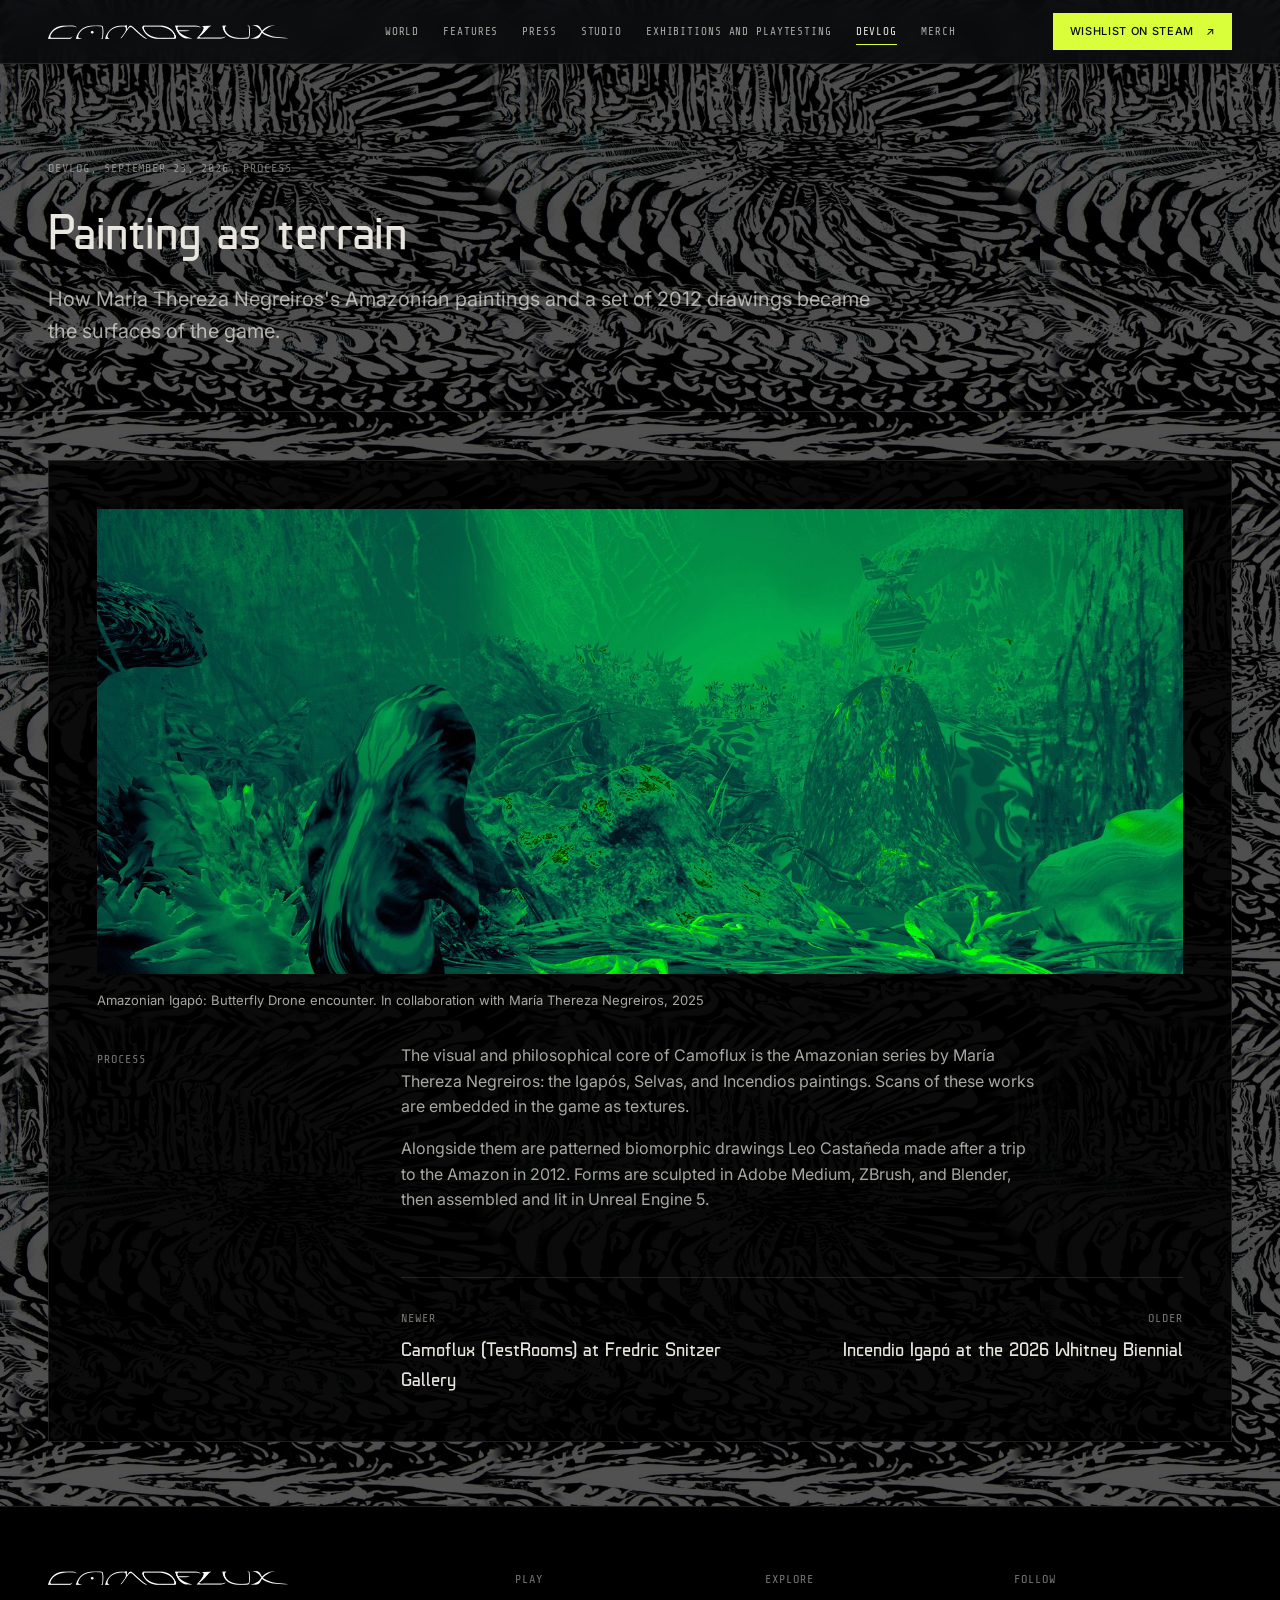
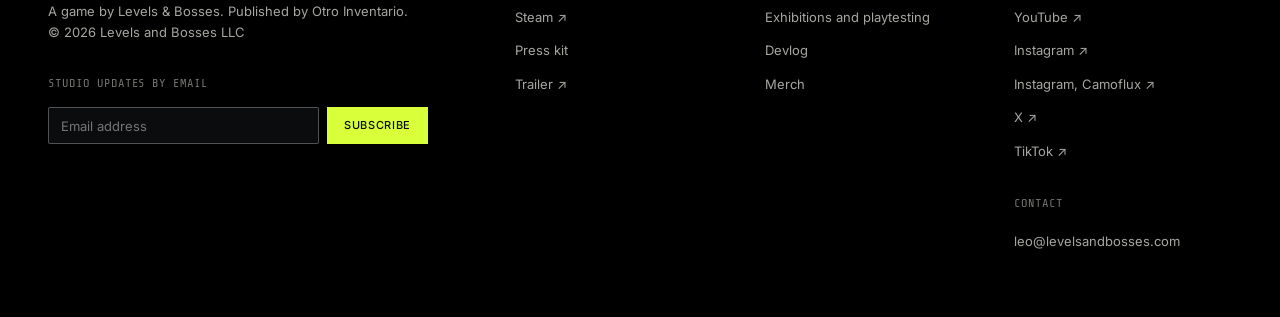
==== devlog-painting-as-terrain.html @ 66ac83bf "New site 3js New site with 3js 9-26-26" ====
<!DOCTYPE html>
<html lang="en">
<head>
<meta charset="UTF-8">
<meta name="viewport" content="width=device-width, initial-scale=1">
<title>Painting as terrain, Devlog</title>
<meta name="description" content="How María Thereza Negreiros&#x27;s Amazonian paintings and a set of 2012 drawings became the surfaces of the game.">
<meta name="theme-color" content="#000000">
<link rel="icon" type="image/png" sizes="32x32" href="images/favicon-32.png">
<link rel="icon" type="image/png" sizes="16x16" href="images/favicon-16.png">
<link rel="apple-touch-icon" sizes="180x180" href="images/favicon-180.png">
<meta property="og:type" content="website">
<meta property="og:title" content="Painting as terrain, Devlog">
<meta property="og:description" content="How María Thereza Negreiros&#x27;s Amazonian paintings and a set of 2012 drawings became the surfaces of the game.">
<meta property="og:image" content="https://www.camoflux.com/images/og.jpg">
<meta name="twitter:card" content="summary_large_image">

<link rel="preconnect" href="https://fonts.googleapis.com">
<link rel="preconnect" href="https://fonts.gstatic.com" crossorigin>
<link href="https://fonts.googleapis.com/css2?family=Inter:ital,wght@0,400;0,500;1,400&family=Share+Tech+Mono&display=swap" rel="stylesheet">

<link rel="stylesheet" href="assets/site.css">
</head>
<body>
<a class="skip" href="#main">Skip to content</a>
<header class="site-header" data-open="false">
  <div class="brand">
    <a href="index.html"><img src="images/logo-header.png" alt="Camoflux, home" width="240" height="14"></a>
  </div>
  <nav class="nav" aria-label="Main"><a href="index.html#world">World</a><a href="index.html#features">Features</a><a href="index.html#press">Press</a><a href="studio.html">Studio</a><a href="exhibitions.html">Exhibitions and playtesting</a><a href="devlog.html" aria-current="page">Devlog</a><a href="merch.html">Merch</a><a href="https://store.steampowered.com/app/897980/Camoflux_Levels__Bosses/" class="btn btn--primary btn--sm" target="_blank" rel="noopener">Wishlist on Steam <span class="ext" aria-hidden="true">↗</span><span class="sr-only"> (opens in a new tab)</span></a></nav>
  <div class="header-cta"><a href="https://store.steampowered.com/app/897980/Camoflux_Levels__Bosses/" class="btn btn--primary btn--sm" target="_blank" rel="noopener">Wishlist on Steam <span class="ext" aria-hidden="true">↗</span><span class="sr-only"> (opens in a new tab)</span></a></div>
  <button class="menu-toggle" aria-expanded="false" aria-label="Open menu"><svg viewBox="0 0 24 24" aria-hidden="true"><path d="M3 7h18M3 12h18M3 17h18" stroke="currentColor" stroke-width="1.5"/></svg></button>
</header>
<main id="main">
<section class="page-head"><div class="wrap"><p class="t-meta"><a href="devlog.html">Devlog</a>, <time datetime="2026-09-23">September 23, 2026</time>, Process</p><h1 class="t-h1">Painting as terrain</h1><p class="t-lead">How María Thereza Negreiros&#x27;s Amazonian paintings and a set of 2012 drawings became the surfaces of the game.</p></div></section><section class="section"><div class="wrap"><div class="panel"><div class="stack-lg"><figure class="stack"><div class="media ar-21x9" data-src="images/igapo-butterfly-drone.jpg"><div class="media__img" role="img" aria-label="A green flooded forest where a striped butterfly drone hovers above a mossy stone."></div><div class="media__status"><span class="t-meta">Image unavailable</span></div><noscript><img src="images/igapo-butterfly-drone.jpg" alt="A green flooded forest where a striped butterfly drone hovers above a mossy stone."></noscript></div><figcaption class="t-small">Amazonian Igapó: Butterfly Drone encounter. In collaboration with María Thereza Negreiros, 2025</figcaption></figure><div class="split"><p class="t-meta">Process</p><div><div class="prose"><p>The visual and philosophical core of Camoflux is the Amazonian series by María Thereza Negreiros: the Igapós, Selvas, and Incendios paintings. Scans of these works are embedded in the game as textures.</p><p>Alongside them are patterned biomorphic drawings Leo Castañeda made after a trip to the Amazon in 2012. Forms are sculpted in Adobe Medium, ZBrush, and Blender, then assembled and lit in Unreal Engine 5.</p></div><nav class="post-nav" aria-label="More posts"><a href="devlog-testrooms-snitzer.html"><span class="t-meta">Newer</span><span class="t-h3">Camoflux (TestRooms) at Fredric Snitzer Gallery</span></a><a href="devlog-whitney-biennial-2026.html"><span class="t-meta">Older</span><span class="t-h3">Incendio Igapó at the 2026 Whitney Biennial</span></a></nav></div></div></div></div></div></section>
</main>
<footer class="site-footer"><div class="wrap cols">
  <div>
    <img src="images/logo-header.png" alt="Camoflux" width="240" height="14">
    <p class="t-small">A game by Levels &amp; Bosses. Published by Otro Inventario.</p>
    <p class="t-small">© 2026 Levels and Bosses LLC</p>
    <div class="footer-signup">
    <p class="t-meta">Studio updates by email</p>
    <form class="newsletter newsletter--sm" action="https://levelsandbosses.us14.list-manage.com/subscribe/post?u=f9429a4b084d0b1f6683d0556&amp;id=0af6ba98d5&amp;f_id=00bcbee5f0" method="post" target="_blank" novalidate data-mailchimp>
      <label class="sr-only" for="mce-EMAIL">Email address</label>
      <input id="mce-EMAIL" type="email" name="EMAIL" required placeholder="Email address" autocomplete="email">
      <input type="hidden" name="tags" value="40243690">
      <div class="sr-only" aria-hidden="true"><input type="text" name="b_f9429a4b084d0b1f6683d0556_0af6ba98d5" tabindex="-1" value=""></div>
      <button class="btn btn--primary btn--sm" type="submit">Subscribe</button>
    </form>
    <p class="form-msg t-small" role="status" aria-live="polite"></p>
  </div>
  </div>
  <div><p class="t-meta">Play</p><ul>
    <li><a href="https://store.steampowered.com/app/897980/Camoflux_Levels__Bosses/" target="_blank" rel="noopener">Steam <span class="ext" aria-hidden="true">↗</span><span class="sr-only"> (opens in a new tab)</span></a></li>
    <li><a href="presskit.html">Press kit</a></li>
    <li><a href="https://www.youtube.com/watch?v=uhkBJS_n7Qc" target="_blank" rel="noopener">Trailer <span class="ext" aria-hidden="true">↗</span><span class="sr-only"> (opens in a new tab)</span></a></li>
  </ul></div>
  <div><p class="t-meta">Explore</p><ul>
    <li><a href="exhibitions.html">Exhibitions and playtesting</a></li>
    <li><a href="devlog.html">Devlog</a></li>
    <li><a href="merch.html">Merch</a></li>
  </ul></div>
  <div><p class="t-meta">Follow</p><ul><li><a href="https://www.youtube.com/@levelsandbosses" target="_blank" rel="noopener">YouTube <span class="ext" aria-hidden="true">↗</span><span class="sr-only"> (opens in a new tab)</span></a></li><li><a href="https://www.instagram.com/levelsandbosses/" target="_blank" rel="noopener">Instagram <span class="ext" aria-hidden="true">↗</span><span class="sr-only"> (opens in a new tab)</span></a></li><li><a href="https://www.instagram.com/camo.flux/" target="_blank" rel="noopener">Instagram, Camoflux <span class="ext" aria-hidden="true">↗</span><span class="sr-only"> (opens in a new tab)</span></a></li><li><a href="https://x.com/LevelsandBosses" target="_blank" rel="noopener">X <span class="ext" aria-hidden="true">↗</span><span class="sr-only"> (opens in a new tab)</span></a></li><li><a href="https://www.tiktok.com/@levelsandbosses" target="_blank" rel="noopener">TikTok <span class="ext" aria-hidden="true">↗</span><span class="sr-only"> (opens in a new tab)</span></a></li></ul>
    <p class="t-meta">Contact</p><ul><li><a href="mailto:leo@levelsandbosses.com">leo@levelsandbosses.com</a></li></ul></div>
</div></footer>

<script src="assets/site.js" defer></script>

</body>
</html>
---- assets/site.css ----
/* =====================================================================
   CAMOFLUX DESIGN SYSTEM: VOID SIGNAL
   Every value below the token block references a token.
   If you need a new value, add a token first.
   ===================================================================== */

:root {
  /* ---- Color: 1 background family, 3 text levels, 1 accent ---- */
  --c-bg:          #000000;
  --c-panel:       rgba(0, 0, 0, 0.86);   /* reading surface over the ink ground */
  --c-surface:     #0b0c0e;
  --c-surface-2:   #15171a;
  --c-line:        rgba(232, 230, 223, 0.12);
  --c-line-strong: rgba(232, 230, 223, 0.32);
  --c-text:        #e8e6df;
  --c-text-2:      rgba(232, 230, 223, 0.72);
  --c-text-3:      rgba(232, 230, 223, 0.50);
  --c-accent:      #d8ff3a;
  --c-accent-hover:#e6ff7a;
  --c-on-accent:   #0a0b0d;
  --c-scrim:       rgba(0, 0, 0, 0.78);    /* all overlays are pure black */
  --c-error:       #ff8a7a;

  /* ---- Type families ---- */
  --f-display: 'Technical Standard VP', 'Chakra Petch', system-ui, sans-serif;  /* headings */
  --f-sans:  'Inter', system-ui, -apple-system, sans-serif;                        /* reading */
  --f-mono:  'Share Tech Mono', ui-monospace, monospace;   /* metadata; replaced by AB-24h when the Adobe kit is set */
  --f-quote: 'Inter', system-ui, sans-serif;               /* quotes: Inter Italic */

  /* ---- Type scale (8 steps, nothing else) ---- */
  --t-meta:    11px;                         /* mono metadata only */
  --t-small:   13px;
  --t-body:    16px;
  --t-lead:    20px;
  --t-h3:      22px;
  --t-h2:      clamp(28px, 3.2vw, 40px);
  --t-h1:      clamp(36px, 5vw, 56px);
  --t-display: clamp(40px, 7vw, 80px);       /* hero only */

  /* ---- Weights: two ---- */
  --w-regular: 400;
  --w-medium:  500;

  /* ---- Line heights: three ---- */
  --lh-tight: 1.05;   /* display, h1, h2 */
  --lh-snug:  1.35;   /* h3, quotes, buttons */
  --lh-body:  1.6;    /* all running text */

  /* ---- Tracking ---- */
  --ls-display: -0.01em;
  --ls-heading: 0;
  --ls-mono:     0.08em;

  /* ---- Spacing (4px base) ---- */
  --s-1: 4px;  --s-2: 8px;  --s-3: 12px; --s-4: 16px; --s-5: 24px;
  --s-6: 32px; --s-7: 48px; --s-8: 64px; --s-9: 96px; --s-10: 128px;

  --gutter:    var(--s-7);
  --section-y: var(--s-9);
  --label-col: 240px;
  --measure:   64ch;
  --header-h:  64px;

  /* ---- Radius: three values ---- */
  --r-0:     0;        /* surfaces, media, buttons */
  --r-1:     2px;      /* badges, inputs */
  --r-round: 999px;    /* dots, circular controls */

  /* ---- Motion ---- */
  --ease-out:    cubic-bezier(0.2, 0.6, 0.2, 1);
  --ease-in-out: cubic-bezier(0.65, 0, 0.35, 1);
  --dur-fast: 160ms;
  --dur-base: 280ms;
  --dur-slow: 700ms;
  --stagger:  90ms;
  --lift:     3px;     /* max hover lift anywhere */
}

@media (max-width: 900px) {
  :root { --gutter: var(--s-5); --section-y: var(--s-8); }
}

@font-face { font-family: 'Technical Standard VP'; src: url('fonts/TechnicalStandardVP.otf') format('opentype'); font-display: swap; }

/* ---- Base ---- */
*, *::before, *::after { box-sizing: border-box; margin: 0; padding: 0; }
html { scroll-behavior: smooth; -webkit-text-size-adjust: 100%; }
html { background: var(--c-bg) url('ui/ground-ink.jpg') 0 0 / 520px repeat; }
body {
  background: transparent; color: var(--c-text);
  font: var(--w-regular) var(--t-body)/var(--lh-body) var(--f-sans);
  -webkit-font-smoothing: antialiased;
}
img { display: block; max-width: 100%; }
a { color: inherit; text-decoration: none; }
button { font: inherit; color: inherit; background: none; border: 0; cursor: pointer; }
:focus-visible { outline: 2px solid var(--c-accent); outline-offset: 3px; }
[id] { scroll-margin-top: calc(var(--header-h) + var(--s-4)); }
.sr-only { position: absolute; width: 1px; height: 1px; overflow: hidden; clip: rect(0 0 0 0); white-space: nowrap; }
.skip { position: absolute; left: var(--s-4); top: -100px; z-index: 100; background: var(--c-accent); color: var(--c-on-accent); padding: var(--s-2) var(--s-4); }
.skip:focus { top: var(--s-4); }

/* ---- Type roles ---- */
.t-display { font: var(--w-regular) var(--t-display)/var(--lh-tight) var(--f-display); letter-spacing: var(--ls-display); }
.t-h1  { font: var(--w-regular) var(--t-h1)/var(--lh-tight) var(--f-display); letter-spacing: var(--ls-display); }
.t-h2  { font: var(--w-regular) var(--t-h2)/var(--lh-tight) var(--f-display); letter-spacing: var(--ls-heading); }
.t-h3  { font: var(--w-regular) var(--t-h3)/var(--lh-snug) var(--f-display); letter-spacing: var(--ls-heading); }
.t-lead  { font-size: var(--t-lead); line-height: var(--lh-body); color: var(--c-text-2); max-width: var(--measure); }
.t-body  { font-size: var(--t-body); line-height: var(--lh-body); color: var(--c-text-2); }
.t-small { font-size: var(--t-small); line-height: var(--lh-body); color: var(--c-text-2); }
.t-meta  { white-space: nowrap; font: var(--w-regular) 12px/var(--lh-snug) var(--f-mono); letter-spacing: var(--ls-mono); text-transform: uppercase; color: var(--c-text-3); }
.t-quote { font: italic var(--w-regular) var(--t-small)/1.5 var(--f-quote); color: var(--c-text); }   /* quotes set small, like marginalia */
/* AB-24h has no accented letters: the build wraps them in .acc and they are set in the display face at matching height. */
.has-ab24 .acc { font-family: var(--f-display); font-size: 1.24em; line-height: 0; }
.t-quote--lg { font-size: var(--t-h2); }
.accent { color: var(--c-accent); }
p.t-meta, .card .t-meta, .facts .t-meta { white-space: normal; }

.prose { max-width: var(--measure); }
.prose p { font-size: var(--t-body); line-height: var(--lh-body); color: var(--c-text-2); }
.prose p + p { margin-top: var(--s-4); }
.prose a { color: var(--c-text); text-decoration: underline; text-decoration-color: var(--c-line-strong); text-underline-offset: 3px; transition: text-decoration-color var(--dur-fast) var(--ease-out); }
.prose a:hover { text-decoration-color: var(--c-accent); }
.stack > * + * { margin-top: var(--s-4); }
.stack-lg > * + * { margin-top: var(--s-6); }

/* ---- Layout ---- */
.wrap { padding-inline: var(--gutter); max-width: 1520px; margin-inline: auto; }
.section { padding-block: var(--section-y); }
.section--alt { background: transparent; }
.panel { background: var(--c-panel); border: 1px solid var(--c-line); padding: var(--s-7); }
.section { padding-block: var(--s-5); }
.section:first-of-type, .page-head + .section { padding-top: var(--s-7); }
main > .section:last-of-type { padding-bottom: var(--s-8); }
@media (max-width: 900px) { .panel { padding: var(--s-5); } }
.section + .section:not(.section--alt) { padding-top: 0; }
.section--alt + .section:not(.section--alt) { padding-top: var(--section-y); }
.split { display: grid; grid-template-columns: var(--label-col) minmax(0, 1fr); gap: var(--s-8); }
.split > .t-meta { padding-top: var(--s-2); }
.grid { display: grid; gap: var(--s-6); }
.grid--2 { grid-template-columns: repeat(2, minmax(0, 1fr)); }
.grid--3 { grid-template-columns: repeat(3, minmax(0, 1fr)); }
.row-head { display: flex; justify-content: space-between; align-items: baseline; gap: var(--s-4); margin-bottom: var(--s-6); }
.hairline { border: 0; border-top: 1px solid var(--c-line); }

@media (max-width: 900px) {
  .split { grid-template-columns: 1fr; gap: var(--s-4); }
  .grid--3 { grid-template-columns: repeat(2, minmax(0, 1fr)); }
}
@media (max-width: 640px) {
  .grid--2, .grid--3 { grid-template-columns: 1fr; }
}

/* ---- Header ---- */
.site-header {
  position: sticky; top: 0; z-index: 50; height: var(--header-h); background: rgba(0, 0, 0, 0.9);
  display: flex; align-items: center; justify-content: space-between; gap: var(--s-5);
  padding-inline: var(--gutter);
  background: rgba(10, 11, 13, 0.88); backdrop-filter: blur(12px);
  border-bottom: 1px solid var(--c-line);
}
.brand { display: flex; align-items: center; gap: var(--s-4); }
.brand img { height: 14px; width: auto; }
.nav { display: flex; gap: var(--s-5); }
.nav a {
  font: var(--t-meta)/1 var(--f-mono); letter-spacing: var(--ls-mono); text-transform: uppercase;
  color: var(--c-text-2); padding-block: var(--s-2);
  background: linear-gradient(var(--c-accent), var(--c-accent)) left bottom / 0 1px no-repeat;
  transition: color var(--dur-fast) var(--ease-out), background-size var(--dur-base) var(--ease-out);
}
.nav a:hover, .nav a[aria-current="page"] { color: var(--c-text); background-size: 100% 1px; }
.menu-toggle { display: none; width: 40px; height: 40px; align-items: center; justify-content: center; }
.menu-toggle svg { width: 20px; height: 20px; }
.header-cta { flex-shrink: 0; }

@media (max-width: 1080px) {
  .nav, .header-cta { display: none; }
  .menu-toggle { display: inline-flex; }
  .site-header[data-open="true"] .nav {
    display: flex; flex-direction: column; gap: 0;
    position: absolute; top: var(--header-h); left: 0; right: 0;
    background: var(--c-bg); border-bottom: 1px solid var(--c-line);
    padding: var(--s-2) var(--gutter) var(--s-5);
  }
  .site-header[data-open="true"] .nav a { font-size: var(--t-small); padding-block: var(--s-3); border-bottom: 1px solid var(--c-line); background: none; }
  .site-header[data-open="true"] .nav .btn { margin-top: var(--s-4); border-bottom: 0; }
}
@media (min-width: 1081px) { .nav .btn { display: none; } }

/* ---- Buttons ---- */
.btn {
  display: inline-flex; align-items: center; justify-content: center; gap: var(--s-3);
  position: relative; overflow: hidden;
  padding: var(--s-4) var(--s-5); border-radius: var(--r-0); border: 1px solid transparent;
  font: var(--w-medium) var(--t-small)/1 var(--f-sans); letter-spacing: 0.06em; text-transform: uppercase;
  transition: transform var(--dur-base) var(--ease-out), background-color var(--dur-base) var(--ease-out),
              color var(--dur-base) var(--ease-out), border-color var(--dur-base) var(--ease-out);
}
.btn:hover { transform: translateY(-2px); }
.btn:active { transform: translateY(0); }
.btn--sm { padding: var(--s-3) var(--s-4); font-size: var(--t-meta); }
.btn--primary { background: var(--c-accent); color: var(--c-on-accent); }
.btn--primary:hover { background: var(--c-accent-hover); }
/* Ghost: visibly filled at rest, inverts to solid on hover. No glow. */
.btn--ghost { background: rgba(232, 230, 223, 0.08); border-color: var(--c-line-strong); color: var(--c-text); }
.btn--ghost:hover { background: var(--c-text); border-color: var(--c-text); color: var(--c-on-accent); }
.btn .icon { width: 1em; height: 1em; flex-shrink: 0; }
.btn[aria-busy="true"] { cursor: progress; transform: none; }
.btn[aria-busy="true"]::after {
  content: ""; position: absolute; left: 0; bottom: 0; height: 2px; width: 100%;
  background: currentColor; transform-origin: left; animation: progress 1.1s var(--ease-in-out) infinite;
}
@keyframes progress { 0% { transform: scaleX(0); } 60% { transform: scaleX(1); } 100% { transform: scaleX(1); opacity: 0; } }
.actions { display: flex; flex-wrap: wrap; gap: var(--s-3); }
@media (max-width: 640px) { .actions .btn { flex: 1 1 100%; } }

.link { display: inline-flex; align-items: center; gap: var(--s-2); font: var(--t-meta)/1 var(--f-mono); letter-spacing: var(--ls-mono); text-transform: uppercase; color: var(--c-accent); }
.link:hover { text-decoration: underline; text-underline-offset: 4px; }
.ext { font-family: var(--f-sans); letter-spacing: 0; }   /* ↗ marks links that leave the site */

/* ---- Corner frame ---- */
.frame { position: absolute; inset: var(--s-5); pointer-events: none; z-index: 2; }
.frame i { position: absolute; width: 14px; height: 14px; border: 0 solid var(--c-line-strong); }
.frame i:nth-child(1) { top: 0; left: 0;  border-top-width: 1px; border-left-width: 1px; }
.frame i:nth-child(2) { top: 0; right: 0; border-top-width: 1px; border-right-width: 1px; }
.frame i:nth-child(3) { bottom: 0; left: 0;  border-bottom-width: 1px; border-left-width: 1px; }
.frame i:nth-child(4) { bottom: 0; right: 0; border-bottom-width: 1px; border-right-width: 1px; }

/* ---- Hero ---- */
.hero { position: relative; min-height: clamp(560px, 88vh, 880px); display: flex; align-items: flex-end; overflow: hidden; }
.hero__media { position: absolute; inset: 0; background-size: cover; background-position: center; }
.hero__media video { width: 100%; height: 100%; object-fit: cover; }
.hero::after { content: ""; position: absolute; inset: 0; pointer-events: none;
  background: linear-gradient(90deg, rgba(0,0,0,0.88) 0%, rgba(0,0,0,0.55) 38%, rgba(0,0,0,0) 65%), linear-gradient(0deg, #000 0%, rgba(0,0,0,0) 35%); }
/* 3D hero: poster until the scene is live; the scene fades in over it. */
.hero--3d { background: #000; }
.hero__poster { position: absolute; inset: 0; background-size: cover; background-position: 62% 55%; transition: opacity var(--dur-slow) var(--ease-out); }
.hero--3d canvas { position: absolute; inset: 0; width: 100%; height: 100%; display: block; opacity: 0; transition: opacity var(--dur-slow) var(--ease-out); }
.hero--3d.is-live canvas { opacity: 1; }
.hero--3d.is-live .hero__poster { opacity: 0; }
.hero--3d.is-still canvas, .hero--3d.is-still .hero__progress, .hero--3d.is-still .hero__footage { display: none; }
.hero__progress { position: absolute; z-index: 4; top: 0; left: 0; height: 2px; width: 0; background: var(--c-accent); transition: width 200ms var(--ease-out), opacity 400ms var(--ease-out); }
.hero__keys { position: absolute; z-index: 4; right: var(--s-5); bottom: var(--s-5); display: flex; gap: var(--s-2); }
.hero__keys .btn:not(:focus-visible) { position: absolute; width: 1px; height: 1px; overflow: hidden; clip: rect(0 0 0 0); white-space: nowrap; padding: 0; border: 0; }
.shotbox { position: fixed; inset: 0; z-index: 200; display: none; align-items: center; justify-content: center; padding: var(--gutter); background: rgba(0, 0, 0, 0.94); }
.shotbox[data-open="true"] { display: flex; animation: fade var(--dur-base) var(--ease-out); }
.shotbox__frame { position: relative; width: min(1280px, 100%); }
.shotbox__stage img, .shotbox__stage video { display: block; width: 100%; max-height: 78vh; object-fit: contain; background: #000; }
.shotbox__cap { margin-top: var(--s-3); }
.shotbox__close { position: absolute; top: calc(var(--s-6) * -1 - var(--s-2)); right: 0; }
.hud { position: absolute; z-index: 3; top: var(--s-5); width: 104px; opacity: 0.85; pointer-events: none; }
.hud--l { left: var(--s-5); } .hud--r { right: var(--s-5); }
.hero__hint { position: absolute; z-index: 3; right: var(--s-5); bottom: var(--s-5); max-width: 300px; white-space: normal; text-align: right; color: var(--c-text-3); line-height: 1.6; }
.hero--3d { touch-action: pan-y; -webkit-touch-callout: none; user-select: none; }
@media (max-width: 720px) { .hero__hint { display: none; } }
.level-label { position: absolute; z-index: 5; pointer-events: none; color: var(--c-text); opacity: 0; transition: opacity 200ms var(--ease-out); }
.level-label[data-show="true"] { opacity: 1; }
.hero .hero__body { transition: opacity 400ms var(--ease-out); }
.hero.is-looking .hero__body { opacity: 0.08; }
.hero.is-looking { cursor: grabbing; }
.hero__footage { position: absolute; z-index: 3; top: calc(var(--s-5) + 16px); left: 150px; color: var(--c-text-2); }
.hero__body .t-meta { display: block; }
.hero--3d .hero__logo { width: min(620px, 100%); }
.hero--3d .hero__body { max-width: 640px; }
@media (max-width: 720px) { .hud { width: 64px; } .hero__footage { left: 96px; top: var(--s-5); } }
.hero__hud { position: absolute; z-index: 3; top: calc(var(--s-5) + var(--s-4)); left: calc(var(--s-5) + var(--s-5)); right: calc(var(--s-5) + var(--s-5)); display: flex; justify-content: space-between; }
.hero__hud .t-meta { color: var(--c-text-2); }
.hero__body { position: relative; z-index: 3; width: 100%; padding: 0 var(--gutter) var(--s-9); }
.hero__logo { width: min(880px, 100%); height: auto; margin-bottom: var(--s-6); }
.hero__body .t-lead { margin-bottom: var(--s-6); color: var(--c-text); max-width: 46ch; }
@media (max-width: 640px) {
  .hero::after { background: linear-gradient(180deg, rgba(10,11,13,0.5) 0%, rgba(10,11,13,0.2) 25%, rgba(10,11,13,0.85) 55%, var(--c-bg) 100%); }
  .hero__hud > :last-child { display: none; }
  .hero__body { padding-bottom: var(--s-8); }
}
.hero--page { min-height: clamp(360px, 52vh, 520px); }

/* One orchestrated entrance: hero only. */
.seq > * { opacity: 0; transform: translateY(12px); animation: rise var(--dur-slow) var(--ease-out) forwards; animation-delay: calc(200ms + var(--i, 0) * var(--stagger) * 2); }
@keyframes rise { to { opacity: 1; transform: none; } }

/* ---- Page head (all subpages share this) ---- */
.page-head { padding-block: var(--s-9) var(--s-8); border-bottom: 1px solid var(--c-line); }
.page-head .t-meta { margin-bottom: var(--s-5); display: block; }
.page-head .t-h1 { max-width: 18ch; margin-bottom: var(--s-5); }

/* ---- Facts / status ---- */
.facts { background: var(--c-panel); display: grid; grid-template-columns: repeat(auto-fit, minmax(160px, 1fr)); border-block: 1px solid var(--c-line); }
.facts > div { padding: var(--s-4) var(--s-5); }
.facts > div + div { border-left: 1px solid var(--c-line); }
.facts dd { font-size: var(--t-small); color: var(--c-text); margin-top: var(--s-1); }
.fact-list > div { display: grid; grid-template-columns: 180px 1fr; gap: var(--s-5); padding-block: var(--s-4); border-bottom: 1px solid var(--c-line); }
.fact-list dd { color: var(--c-text); }
@media (max-width: 640px) {
  .facts { grid-template-columns: 1fr 1fr; }
  .facts > div + div { border-left: 0; padding-left: 0; }
  .fact-list > div { grid-template-columns: 1fr; gap: var(--s-1); }
}

/* ---- Media with skeleton + lazy load ---- */
.media { position: relative; overflow: hidden; background: var(--c-surface-2); border-radius: var(--r-0); }
.ar-16x9 { aspect-ratio: 16 / 9; } .ar-21x9 { aspect-ratio: 21 / 9; } .ar-4x3 { aspect-ratio: 4 / 3; } .ar-1x1 { aspect-ratio: 1 / 1; }
.media::before {
  content: ""; position: absolute; inset: 0;
  background: linear-gradient(100deg, transparent 20%, rgba(232,230,223,0.05) 50%, transparent 80%) 0 0 / 200% 100%;
  animation: shimmer 1.4s linear infinite;
}
.media__img { position: absolute; inset: 0; background-size: cover; background-position: center; opacity: 0; transition: opacity var(--dur-slow) var(--ease-out); }
.media.is-loaded::before, .media.is-error::before { display: none; }
.media.is-loaded .media__img { opacity: 1; }
.media__status { position: absolute; inset: 0; display: none; align-items: center; justify-content: center; }
.media.is-error .media__status { display: flex; }
.media noscript img { position: absolute; inset: 0; width: 100%; height: 100%; object-fit: cover; }
@keyframes shimmer { to { background-position: -200% 0; } }
.badge { position: absolute; z-index: 2; top: var(--s-3); left: var(--s-3); padding: var(--s-1) var(--s-2); border-radius: var(--r-1); background: var(--c-scrim); }
.badge--right { left: auto; right: var(--s-3); }

/* ---- Cards ---- */
.card { display: block; transition: transform var(--dur-base) var(--ease-out); }
a.card:hover { transform: translateY(calc(var(--lift) * -1)); }
.card > .media { margin-bottom: var(--s-4); }
.card .t-meta { display: block; margin-bottom: var(--s-2); }
.card .t-h3 { margin-bottom: var(--s-2); }
a.card:hover .t-h3 { text-decoration: underline; text-decoration-color: var(--c-accent); text-underline-offset: 4px; text-decoration-thickness: 1px; }
.card--text { padding: var(--s-5); background: var(--c-surface); border: 1px solid var(--c-line); }
.card--step .t-meta.accent { color: var(--c-accent); }
p.t-meta, .card .t-meta, .facts .t-meta { white-space: normal; }

/* ---- Quotes ---- */
.quotes { display: grid; gap: 1px; background: var(--c-line); border: 1px solid var(--c-line); }
.quotes--2 { grid-template-columns: repeat(2, minmax(0, 1fr)); }
.quotes--3 { grid-template-columns: repeat(3, minmax(0, 1fr)); }
.quote { display: flex; flex-direction: column; justify-content: space-between; gap: var(--s-6); padding: var(--s-6); background: var(--c-surface); transition: background-color var(--dur-base) var(--ease-out); }
.quote:hover { background: var(--c-surface-2); }
.quote footer { display: flex; justify-content: space-between; gap: var(--s-4); padding-top: var(--s-4); border-top: 1px solid var(--c-line); }
.quote:hover footer .ext-label { color: var(--c-accent); }
.quote--sm .t-quote { font-size: var(--t-small); }
@media (max-width: 900px) { .quotes--3 { grid-template-columns: 1fr; } }
@media (max-width: 640px) { .quotes--2 { grid-template-columns: 1fr; } }

/* ---- Rail: grid on desktop, snap carousel on mobile ---- */
.rail__controls { display: none; }
@media (max-width: 720px) {
  .rail .rail__track {
    display: flex; gap: var(--s-4); overflow-x: auto; scroll-snap-type: x mandatory;
    margin-inline: calc(var(--gutter) * -1); padding-inline: var(--gutter); scrollbar-width: none;
    background: none; border: 0;
  }
  .rail .rail__track::-webkit-scrollbar { display: none; }
  .rail .rail__track > * { flex: 0 0 84%; scroll-snap-align: start; }
  .rail .quotes .quote { border: 1px solid var(--c-line); }
  .rail__controls { display: flex; align-items: center; justify-content: space-between; margin-top: var(--s-4); }
  .rail__btns { display: flex; gap: var(--s-2); }
  .rail__btn { width: 40px; height: 40px; border: 1px solid var(--c-line-strong); border-radius: var(--r-round); display: inline-flex; align-items: center; justify-content: center; transition: border-color var(--dur-fast) var(--ease-out), opacity var(--dur-fast) var(--ease-out); }
  .rail__btn svg { width: 16px; height: 16px; }
  .rail__btn:hover { border-color: var(--c-text); }
  .rail__btn:disabled { opacity: 0.3; cursor: default; }
}

/* ---- Trailer tile ---- */
.trailer-tile { position: relative; display: block; width: 100%; text-align: left; }
.trailer-tile .play { position: absolute; z-index: 2; top: 50%; left: 50%; width: 80px; height: 80px; margin: -40px 0 0 -40px; border-radius: var(--r-round); border: 1px solid var(--c-text); background: var(--c-scrim); display: flex; align-items: center; justify-content: center; transition: background-color var(--dur-base) var(--ease-out), color var(--dur-base) var(--ease-out); }
.trailer-tile .play svg { width: 24px; height: 24px; margin-left: 3px; }
.trailer-tile:hover .play { background: var(--c-text); color: var(--c-on-accent); }
.trailer-tile[aria-busy="true"] .play { opacity: 0.5; }

/* ---- Modal ---- */
.modal { position: fixed; inset: 0; z-index: 200; display: none; align-items: center; justify-content: center; padding: var(--gutter); background: rgba(10, 11, 13, 0.94); }
.modal[data-open="true"] { display: flex; animation: fade var(--dur-base) var(--ease-out); }
.modal__frame { position: relative; width: min(1280px, 100%); aspect-ratio: 16 / 9; background: var(--c-surface); }
.modal__frame iframe { position: absolute; inset: 0; width: 100%; height: 100%; border: 0; opacity: 0; transition: opacity var(--dur-base) var(--ease-out); }
.modal__frame.is-ready iframe { opacity: 1; }
.modal__loading { position: absolute; inset: 0; display: flex; align-items: center; justify-content: center; }
.modal__frame.is-ready .modal__loading { display: none; }
.modal__close { position: absolute; top: calc(var(--s-6) * -1 - var(--s-2)); right: 0; }
@keyframes fade { from { opacity: 0; } }

/* ---- Rows (exhibition list, downloads) ---- */
.rows > * { display: grid; grid-template-columns: 1fr auto; gap: var(--s-5); align-items: baseline; padding-block: var(--s-5); border-bottom: 1px solid var(--c-line); }
.rows > *:first-child { border-top: 1px solid var(--c-line); }
a.row { transition: background-color var(--dur-fast) var(--ease-out); }
a.row:hover .t-h3 { color: var(--c-accent); }
.row .t-h3 { transition: color var(--dur-fast) var(--ease-out); }

/* ---- Work (exhibition entries) ---- */
.work { display: grid; grid-template-columns: minmax(0, 1.1fr) minmax(0, 1fr); gap: var(--s-7); align-items: center; }
.work + .work { margin-top: var(--s-9); }
.work:nth-child(even) .media { order: 2; }
.work .stack .t-meta { color: var(--c-text-3); }
.work--text { grid-template-columns: minmax(0, 1fr); max-width: 720px; }
.quote-single { max-width: 720px; }
.page-head__actions { margin-top: var(--s-6); }
.after-grid { margin-top: var(--s-8); }
@media (max-width: 900px) { .work { grid-template-columns: 1fr; gap: var(--s-5); } .work:nth-child(even) .media { order: 0; } }

/* ---- Newsletter ---- */
.newsletter { display: flex; gap: var(--s-2); max-width: 480px; }
.newsletter input { flex: 1; min-width: 0; padding: var(--s-4); border-radius: var(--r-1); border: 1px solid var(--c-line-strong); background: var(--c-surface); color: var(--c-text); font: var(--t-small) var(--f-sans); }
.newsletter input:focus-visible { border-color: var(--c-accent); outline: none; }
.form-msg { margin-top: var(--s-3); min-height: 1.6em; }
.form-msg[data-state="error"] { color: var(--c-error); }
.form-msg[data-state="success"] { color: var(--c-accent); }

/* ---- Signup band (every page, above footer) ---- */
.signup { border-top: 1px solid var(--c-line); background: var(--c-surface); padding-block: var(--s-8); }
.signup__inner { display: grid; grid-template-columns: minmax(0, 1fr) minmax(0, 1fr); gap: var(--s-6); align-items: end; }
.signup .newsletter { max-width: none; }
@media (max-width: 900px) { .signup__inner { grid-template-columns: 1fr; } }
@media (max-width: 480px) { .newsletter { flex-direction: column; } }

/* ---- CTA band ---- */
.cta { position: relative; overflow: hidden; text-align: center; padding-block: var(--s-10); }
.cta__media { position: absolute; inset: 0; background-size: cover; background-position: center; }
.cta::after { content: ""; position: absolute; inset: 0; background: var(--c-scrim); }
.cta { margin-top: var(--s-5); }
.cta__body { position: relative; z-index: 3; display: flex; flex-direction: column; align-items: center; gap: var(--s-5); }

/* ---- In play, coverage ---- */
.ar-2x1 { aspect-ratio: 2 / 1; } .ar-wide { aspect-ratio: 16 / 3; }
.clip-wrap video { position: absolute; inset: 0; width: 100%; height: 100%; object-fit: cover; }
.clip-wrap::before { display: none; }
.clip-fig figcaption, .wide-fig figcaption { margin-top: var(--s-2); }
.wide-fig { margin-top: var(--s-5); }
.coverage { margin-top: var(--s-6); }
.coverage .t-meta { margin-bottom: var(--s-3); }
.coverage__list { list-style: none; display: flex; flex-wrap: wrap; gap: var(--s-2) var(--s-5); }
.coverage__list a { font-size: var(--t-small); color: var(--c-text-2); transition: color var(--dur-fast) var(--ease-out); }
.coverage__list a:hover { color: var(--c-text); }
@media (max-width: 720px) { .ar-wide { aspect-ratio: 16 / 6; } }

/* ---- Artwork ---- */
.sketch .media, .painting .media { background: #f2f0ea; }
.sketch figcaption, .painting figcaption, .photos figcaption { margin-top: var(--s-2); white-space: normal; }
.paintings { columns: 3 260px; column-gap: var(--s-5); }
.painting { break-inside: avoid; margin-bottom: var(--s-5); }
.painting img { width: 100%; height: auto; background: var(--c-surface); }
.photos { display: grid; gap: var(--s-5); }
.history-photo { max-width: 720px; }
.history-photo figcaption { margin-top: var(--s-2); white-space: normal; }

/* ---- Footer signup (compact) ---- */
.footer-signup { margin-top: var(--s-6); max-width: 380px; }
.footer-signup .t-meta { margin-bottom: var(--s-3); }
.newsletter--sm input { padding: var(--s-2) var(--s-3); font-size: var(--t-small); }
.rows-more { margin-top: var(--s-5); }

/* ---- Footer ---- */
.site-footer { border-top: 1px solid var(--c-line); padding-block: var(--s-8); background: #000; }
.site-footer .cols { display: grid; grid-template-columns: 2fr repeat(3, 1fr); gap: var(--s-6); }
.site-footer img { height: 14px; width: auto; margin-bottom: var(--s-4); }
.site-footer ul { list-style: none; }
.site-footer li + li { margin-top: var(--s-2); }
.site-footer li a { font-size: var(--t-small); color: var(--c-text-2); transition: color var(--dur-fast) var(--ease-out); }
.site-footer li a:hover { color: var(--c-text); }
.site-footer .t-meta { display: block; margin-bottom: var(--s-4); }
.site-footer ul + .t-meta { margin-top: var(--s-6); }
@media (max-width: 900px) { .site-footer .cols { grid-template-columns: 1fr 1fr; } }

/* ---- Post ---- */
.post-nav { display: grid; grid-template-columns: 1fr 1fr; gap: var(--s-6); margin-top: var(--s-8); padding-top: var(--s-6); border-top: 1px solid var(--c-line); }
.post-nav a:last-child { text-align: right; }
.post-nav .t-meta { display: block; margin-bottom: var(--s-2); }

/* ---- Reduced motion ---- */
@media (prefers-reduced-motion: reduce) {
  *, *::before, *::after { animation-duration: 0.01ms !important; animation-iteration-count: 1 !important; transition-duration: 0.01ms !important; scroll-behavior: auto !important; }
  .seq > * { opacity: 1; transform: none; }
}
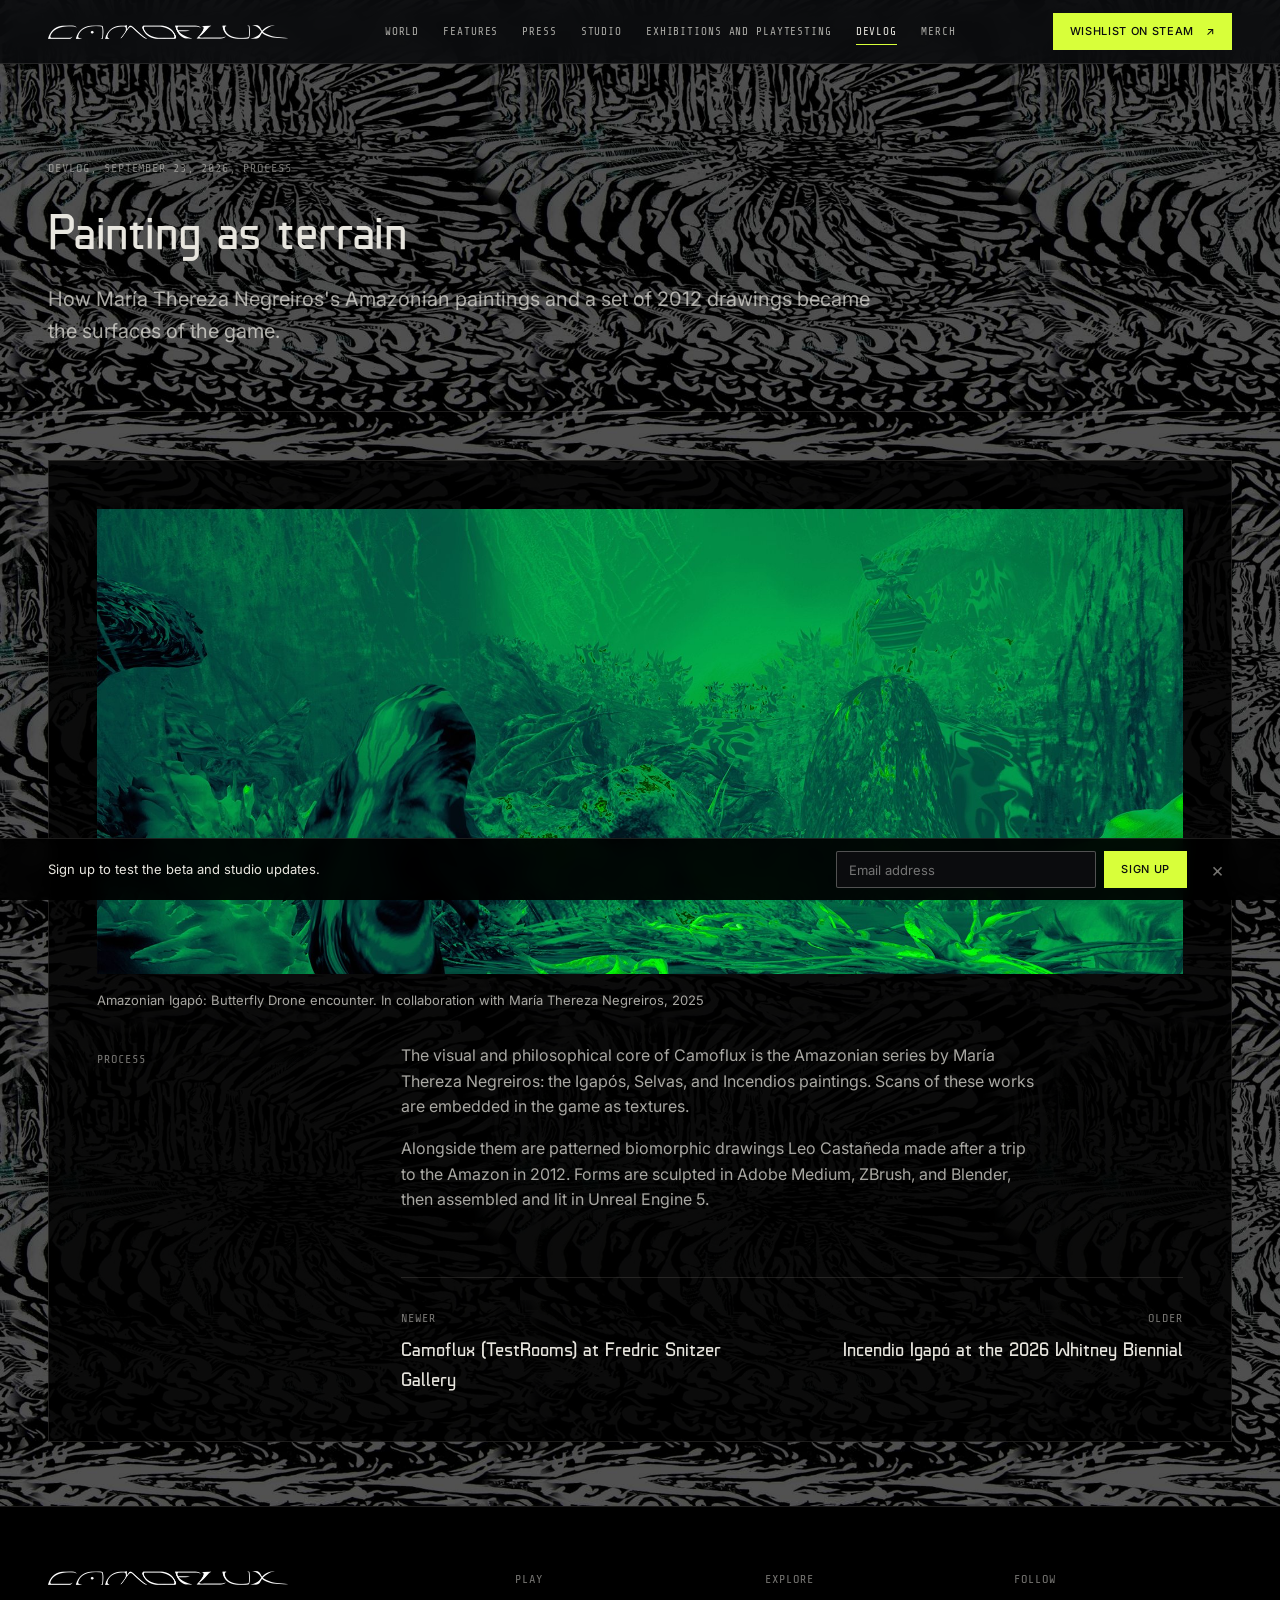
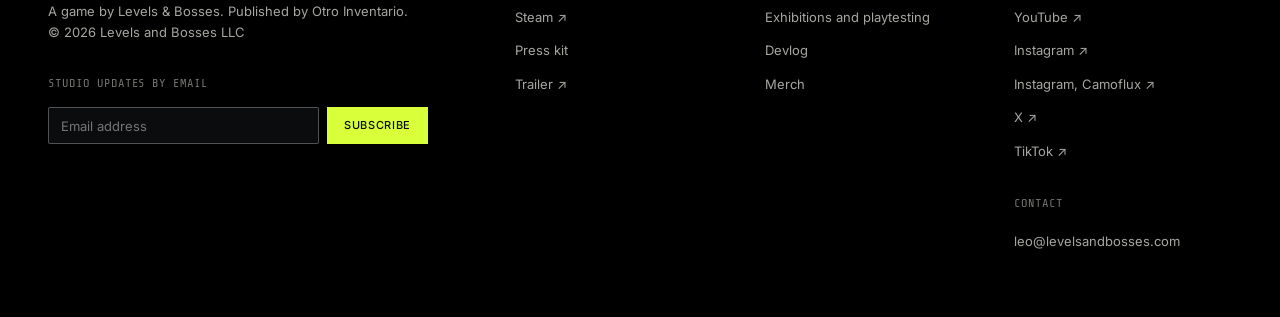
==== commit 64bf56c6: "Site fix signup" ====
--- a/devlog-painting-as-terrain.html
+++ b/devlog-painting-as-terrain.html
@@ -32,7 +32,7 @@
   <button class="menu-toggle" aria-expanded="false" aria-label="Open menu"><svg viewBox="0 0 24 24" aria-hidden="true"><path d="M3 7h18M3 12h18M3 17h18" stroke="currentColor" stroke-width="1.5"/></svg></button>
 </header>
 <main id="main">
-<section class="page-head"><div class="wrap"><p class="t-meta"><a href="devlog.html">Devlog</a>, <time datetime="2026-09-23">September 23, 2026</time>, Process</p><h1 class="t-h1">Painting as terrain</h1><p class="t-lead">How María Thereza Negreiros&#x27;s Amazonian paintings and a set of 2012 drawings became the surfaces of the game.</p></div></section><section class="section"><div class="wrap"><div class="panel"><div class="stack-lg"><figure class="stack"><div class="media ar-21x9" data-src="images/igapo-butterfly-drone.jpg"><div class="media__img" role="img" aria-label="A green flooded forest where a striped butterfly drone hovers above a mossy stone."></div><div class="media__status"><span class="t-meta">Image unavailable</span></div><noscript><img src="images/igapo-butterfly-drone.jpg" alt="A green flooded forest where a striped butterfly drone hovers above a mossy stone."></noscript></div><figcaption class="t-small">Amazonian Igapó: Butterfly Drone encounter. In collaboration with María Thereza Negreiros, 2025</figcaption></figure><div class="split"><p class="t-meta">Process</p><div><div class="prose"><p>The visual and philosophical core of Camoflux is the Amazonian series by María Thereza Negreiros: the Igapós, Selvas, and Incendios paintings. Scans of these works are embedded in the game as textures.</p><p>Alongside them are patterned biomorphic drawings Leo Castañeda made after a trip to the Amazon in 2012. Forms are sculpted in Adobe Medium, ZBrush, and Blender, then assembled and lit in Unreal Engine 5.</p></div><nav class="post-nav" aria-label="More posts"><a href="devlog-testrooms-snitzer.html"><span class="t-meta">Newer</span><span class="t-h3">Camoflux (TestRooms) at Fredric Snitzer Gallery</span></a><a href="devlog-whitney-biennial-2026.html"><span class="t-meta">Older</span><span class="t-h3">Incendio Igapó at the 2026 Whitney Biennial</span></a></nav></div></div></div></div></div></section>
+<section class="page-head"><div class="wrap"><p class="t-meta"><a href="devlog.html">Devlog</a>, <time datetime="2026-09-23">September 23, 2026</time>, Process</p><h1 class="t-h1">Painting as terrain</h1><p class="t-lead">How María Thereza Negreiros&#x27;s Amazonian paintings and a set of 2012 drawings became the surfaces of the game.</p></div></section><section class="section"><div class="wrap"><div class="panel"><div class="stack-lg"><figure class="stack"><div class="media ar-21x9" data-src="images/igapo-butterfly-drone.jpg" data-full="images/igapo-butterfly-drone.jpg" data-caption="Amazonian Igapó: Butterfly Drone encounter. In collaboration with María Thereza Negreiros, 2025"><div class="media__img" role="img" aria-label="A green flooded forest where a striped butterfly drone hovers above a mossy stone."></div><div class="media__status"><span class="t-meta">Image unavailable</span></div><noscript><img src="images/igapo-butterfly-drone.jpg" alt="A green flooded forest where a striped butterfly drone hovers above a mossy stone."></noscript></div><figcaption class="t-small">Amazonian Igapó: Butterfly Drone encounter. In collaboration with María Thereza Negreiros, 2025</figcaption></figure><div class="split"><p class="t-meta">Process</p><div><div class="prose"><p>The visual and philosophical core of Camoflux is the Amazonian series by María Thereza Negreiros: the Igapós, Selvas, and Incendios paintings. Scans of these works are embedded in the game as textures.</p><p>Alongside them are patterned biomorphic drawings Leo Castañeda made after a trip to the Amazon in 2012. Forms are sculpted in Adobe Medium, ZBrush, and Blender, then assembled and lit in Unreal Engine 5.</p></div><nav class="post-nav" aria-label="More posts"><a href="devlog-testrooms-snitzer.html"><span class="t-meta">Newer</span><span class="t-h3">Camoflux (TestRooms) at Fredric Snitzer Gallery</span></a><a href="devlog-whitney-biennial-2026.html"><span class="t-meta">Older</span><span class="t-h3">Incendio Igapó at the 2026 Whitney Biennial</span></a></nav></div></div></div></div></div></section>
 </main>
 <footer class="site-footer"><div class="wrap cols">
   <div>
@@ -42,8 +42,8 @@
     <div class="footer-signup">
     <p class="t-meta">Studio updates by email</p>
     <form class="newsletter newsletter--sm" action="https://levelsandbosses.us14.list-manage.com/subscribe/post?u=f9429a4b084d0b1f6683d0556&amp;id=0af6ba98d5&amp;f_id=00bcbee5f0" method="post" target="_blank" novalidate data-mailchimp>
-      <label class="sr-only" for="mce-EMAIL">Email address</label>
-      <input id="mce-EMAIL" type="email" name="EMAIL" required placeholder="Email address" autocomplete="email">
+      <label class="sr-only" for="mce-EMAIL-footer">Email address</label>
+      <input id="mce-EMAIL-footer" type="email" name="EMAIL" required placeholder="Email address" autocomplete="email">
       <input type="hidden" name="tags" value="40243690">
       <div class="sr-only" aria-hidden="true"><input type="text" name="b_f9429a4b084d0b1f6683d0556_0af6ba98d5" tabindex="-1" value=""></div>
       <button class="btn btn--primary btn--sm" type="submit">Subscribe</button>
@@ -64,6 +64,23 @@
   <div><p class="t-meta">Follow</p><ul><li><a href="https://www.youtube.com/@levelsandbosses" target="_blank" rel="noopener">YouTube <span class="ext" aria-hidden="true">↗</span><span class="sr-only"> (opens in a new tab)</span></a></li><li><a href="https://www.instagram.com/levelsandbosses/" target="_blank" rel="noopener">Instagram <span class="ext" aria-hidden="true">↗</span><span class="sr-only"> (opens in a new tab)</span></a></li><li><a href="https://www.instagram.com/camo.flux/" target="_blank" rel="noopener">Instagram, Camoflux <span class="ext" aria-hidden="true">↗</span><span class="sr-only"> (opens in a new tab)</span></a></li><li><a href="https://x.com/LevelsandBosses" target="_blank" rel="noopener">X <span class="ext" aria-hidden="true">↗</span><span class="sr-only"> (opens in a new tab)</span></a></li><li><a href="https://www.tiktok.com/@levelsandbosses" target="_blank" rel="noopener">TikTok <span class="ext" aria-hidden="true">↗</span><span class="sr-only"> (opens in a new tab)</span></a></li></ul>
     <p class="t-meta">Contact</p><ul><li><a href="mailto:leo@levelsandbosses.com">leo@levelsandbosses.com</a></li></ul></div>
 </div></footer>
+<aside class="signup-bar" id="signup-bar" aria-label="Sign up">
+  <div class="signup-bar__inner">
+    <p class="signup-bar__text">Sign up to test the beta and studio updates.</p>
+    <form class="newsletter newsletter--bar" action="https://levelsandbosses.us14.list-manage.com/subscribe/post?u=f9429a4b084d0b1f6683d0556&amp;id=0af6ba98d5&amp;f_id=00bcbee5f0" method="post" target="_blank" novalidate data-mailchimp>
+      <label class="sr-only" for="mce-EMAIL-bar">Email address</label>
+      <input id="mce-EMAIL-bar" type="email" name="EMAIL" required placeholder="Email address" autocomplete="email">
+      <input type="hidden" name="tags" value="40243690">
+      <div class="sr-only" aria-hidden="true"><input type="text" name="b_f9429a4b084d0b1f6683d0556_0af6ba98d5" tabindex="-1" value=""></div>
+      <button class="btn btn--primary btn--sm" type="submit">Sign up</button>
+    </form>
+    <p class="form-msg t-small" role="status" aria-live="polite"></p>
+    <button class="signup-bar__close" type="button" aria-label="Close sign-up bar">×</button>
+  </div>
+</aside>
+<div class="shotbox" id="lightbox" data-open="false" role="dialog" aria-modal="true" aria-label="Image">
+  <div class="shotbox__frame"><button class="shotbox__close btn btn--ghost btn--sm">Close</button><div class="shotbox__stage"></div><p class="shotbox__cap t-meta"></p></div>
+</div>
 
 <script src="assets/site.js" defer></script>
 
--- a/assets/site.css
+++ b/assets/site.css
@@ -421,6 +421,7 @@
 .clip-wrap::before { display: none; }
 .clip-fig figcaption, .wide-fig figcaption { margin-top: var(--s-2); }
 .wide-fig { margin-top: var(--s-5); }
+.card__cap { margin: calc(var(--s-2) * -1) 0 var(--s-2); color: var(--c-text-3); }
 .coverage { margin-top: var(--s-6); }
 .coverage .t-meta { margin-bottom: var(--s-3); }
 .coverage__list { list-style: none; display: flex; flex-wrap: wrap; gap: var(--s-2) var(--s-5); }
@@ -436,6 +437,9 @@
 .painting img { width: 100%; height: auto; background: var(--c-surface); }
 .photos { display: grid; gap: var(--s-5); }
 .history-photo { max-width: 720px; }
+.is-zoomable { cursor: zoom-in; }
+.is-zoomable:focus-visible { outline: 2px solid var(--c-accent); outline-offset: 3px; }
+.shotbox__stage img { display: block; width: 100%; max-height: 82vh; object-fit: contain; }
 .history-photo figcaption { margin-top: var(--s-2); white-space: normal; }
 
 /* ---- Footer signup (compact) ---- */
@@ -466,3 +470,23 @@
   *, *::before, *::after { animation-duration: 0.01ms !important; animation-iteration-count: 1 !important; transition-duration: 0.01ms !important; scroll-behavior: auto !important; }
   .seq > * { opacity: 1; transform: none; }
 }
+
+/* ---- Sign-up bar: fixed to the bottom from the first view ---- */
+.signup-bar { position: fixed; z-index: 90; left: 0; right: 0; bottom: 0; padding-bottom: env(safe-area-inset-bottom, 0px);
+  background: rgba(0, 0, 0, 0.92); backdrop-filter: blur(8px); border-top: 1px solid var(--c-line); transition: transform var(--dur-base) var(--ease-out); }
+.signup-bar[hidden] { display: block; transform: translateY(110%); pointer-events: none; }
+.signup-bar__inner { max-width: var(--wrap, 1280px); margin: 0 auto; padding: var(--s-3) var(--gutter); display: flex; align-items: center; gap: var(--s-4); flex-wrap: wrap; }
+.signup-bar__text { font-size: var(--t-small); color: var(--c-text); margin-right: auto; }
+.newsletter--bar { display: flex; gap: var(--s-2); }
+.newsletter--bar input { width: 260px; padding: var(--s-2) var(--s-3); font-size: var(--t-small); }
+.signup-bar .form-msg:empty { display: none; }
+.signup-bar__close { font-size: 20px; line-height: 1; color: var(--c-text-3); padding: var(--s-1, 4px) var(--s-2); }
+.signup-bar__close:hover { color: var(--c-text); }
+.signup-bar { transition: transform var(--dur-base) var(--ease-out), opacity var(--dur-slow) var(--ease-out); }
+.signup-bar.is-away { opacity: 0; transform: translateY(16px); pointer-events: none; }
+/* no page padding needed: the bar fades away when the footer arrives */
+@media (max-width: 720px) {
+  .signup-bar__inner { gap: var(--s-2); padding: var(--s-2) var(--s-4); }
+  .signup-bar__text { flex-basis: calc(100% - 40px); }
+  .newsletter--bar { flex: 1; } .newsletter--bar input { width: auto; flex: 1; min-width: 0; }
+}
